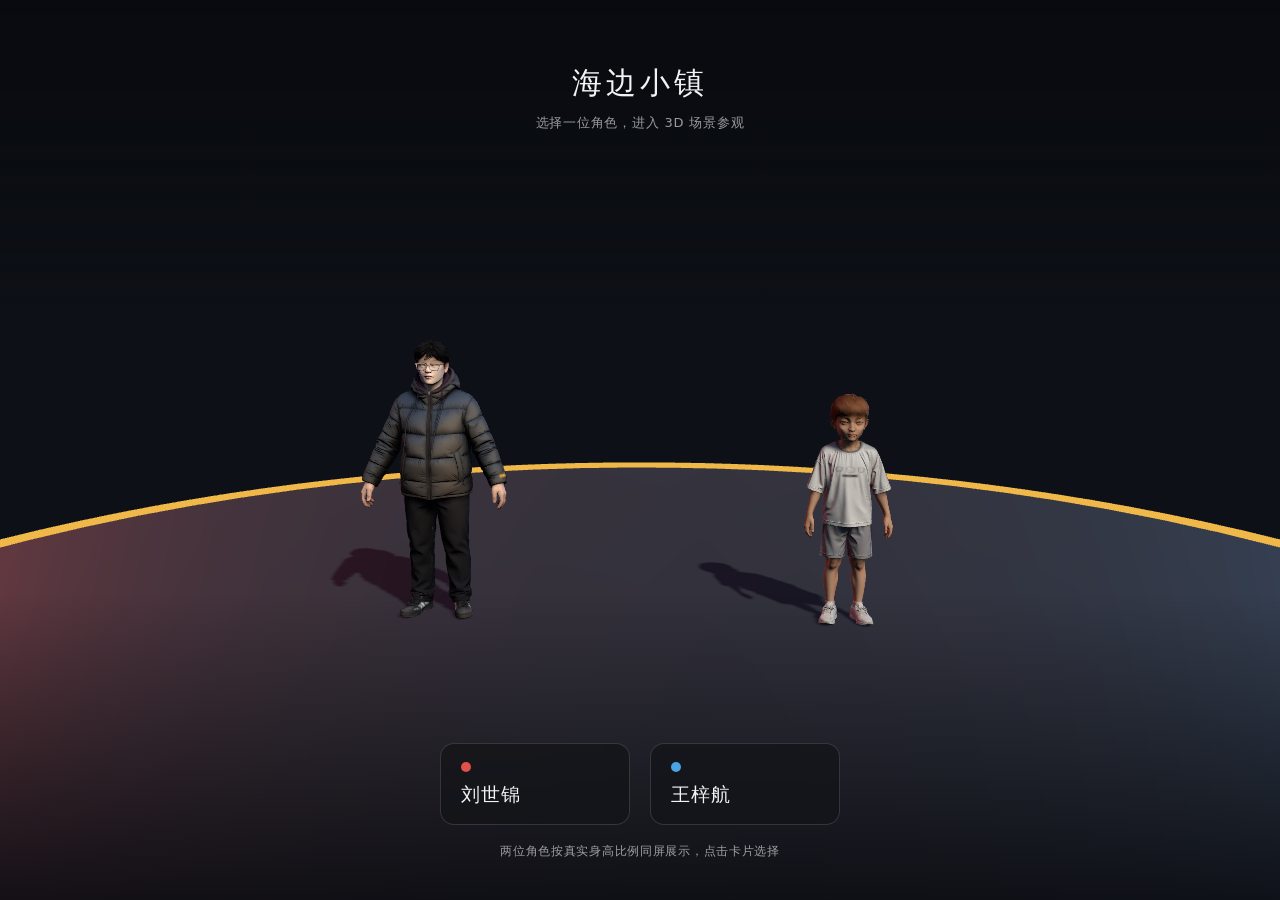
==== web/index.html @ da7335b0 "1.0版本初始化提交" ====
<!DOCTYPE html>
<html lang="zh-CN">
<head>
<meta charset="UTF-8" />
<meta name="viewport" content="width=device-width, initial-scale=1.0" />
<title>海边小镇 · 角色漫游</title>
<link rel="icon" href="data:image/svg+xml,<svg xmlns='http://www.w3.org/2000/svg' viewBox='0 0 16 16'><circle cx='8' cy='8' r='7' fill='%23f0b848'/></svg>" />
<link rel="stylesheet" href="style.css" />
<script type="importmap">
{
  "imports": {
    "three": "./vendor/three.module.js",
    "three/addons/": "./vendor/jsm/"
  }
}
</script>
</head>
<body>
<canvas id="c"></canvas>

<div id="select-ui" class="ui">
  <div class="select-head">
    <h1>海边小镇</h1>
    <p>选择一位角色，进入 3D 场景参观</p>
  </div>
  <div class="cards">
    <button class="card" data-char="0">
      <span class="card-dot" style="background:#e2504a"></span>
      <span class="card-name">刘世锦</span>
    </button>
    <button class="card" data-char="1">
      <span class="card-dot" style="background:#4aa3e2"></span>
      <span class="card-name">王梓航</span>
    </button>
  </div>
  <p class="select-foot">两位角色按真实身高比例同屏展示，点击卡片选择</p>
</div>

<div id="hud" class="ui hidden">
  <div class="hud-top">
    <span id="hud-name">—</span>
    <span id="hud-sub"></span>
  </div>
  <div id="score-panel" aria-live="polite">
    <span class="score-label">探索积分</span>
    <strong id="score-value">0</strong>
    <span id="score-stage">登天阶段 0 / 20</span>
    <span id="save-status">存档：起点</span>
    <span id="dash-status" class="hidden">星跃充能 3 / 3</span>
    <button id="reset-progress" type="button" title="清空积分、宝箱与三个长关的检查点">一键刷新积分</button>
  </div>
  <div class="hud-keys">
    <span><b>W A S D</b> 移动</span>
    <span><b>空格</b> 跳跃</span>
    <span><b>Shift</b> 加速</span>
    <span><b>F</b> 星跃</span>
    <span><b>E</b> 开门</span>
    <span><b>R</b> 返回存档点</span>
    <span><b>T</b> 切换关卡</span>
    <span><b>M</b> 静音</span>
    <span><b>鼠标</b> 点击锁定后移动转视角</span>
    <span><b>手柄</b> 左摇杆移动 · A 跳 · LT 加速 · 右摇杆视角</span>
    <span><b>滚轮</b> 缩放</span>
  </div>
  <div id="timer" class="hidden">0.00</div>
  <div id="hint" class="hidden"></div>
  <div id="lock-tip" class="hidden">点击画面锁定鼠标视角 · ESC 释放</div>
  <div class="hud-actions">
    <button id="course-switch" type="button" title="切换长关（T）">切换关卡</button>
    <button id="back-btn" type="button">返回选角</button>
  </div>
</div>

<div id="loading" class="ui"><div class="spinner"></div><span id="loading-text">正在加载角色模型…</span></div>

<script type="module" src="./src/main.js"></script>
</body>
</html>
---- web/style.css ----
:root {
  --panel: rgba(18, 20, 24, 0.72);
  --panel-border: rgba(255, 255, 255, 0.14);
  --text: #f2f3f5;
  --text-dim: rgba(242, 243, 245, 0.62);
  --accent: #f0b848;
}

* { box-sizing: border-box; }

html, body {
  margin: 0;
  height: 100%;
  overflow: hidden;
  background: #0a0c10;
  font-family: "PingFang SC", "Microsoft YaHei", "Segoe UI", system-ui, sans-serif;
  color: var(--text);
  -webkit-font-smoothing: antialiased;
}

#c { display: block; width: 100vw; height: 100vh; }

.ui {
  position: absolute;
  inset: 0;
  pointer-events: none;
}

.hidden { display: none !important; }

.ui button { pointer-events: auto; }

/* ---------- 选角界面 ---------- */

#select-ui {
  display: flex;
  flex-direction: column;
  align-items: center;
  padding: 7vh 24px 4.5vh;
  background: linear-gradient(180deg, rgba(6, 8, 12, 0.72) 0%, rgba(6, 8, 12, 0) 34%, rgba(6, 8, 12, 0) 66%, rgba(6, 8, 12, 0.8) 100%);
}

.select-head { text-align: center; margin-bottom: auto; }
.select-head h1 {
  margin: 0;
  font-size: 30px;
  font-weight: 500;
  letter-spacing: 0.14em;
}
.select-head p {
  margin: 10px 0 0;
  font-size: 13px;
  color: var(--text-dim);
  letter-spacing: 0.06em;
}

.cards { display: flex; gap: 20px; margin-bottom: 18px; }

.card {
  position: relative;
  width: 190px;
  padding: 18px 20px 16px;
  display: flex;
  flex-direction: column;
  gap: 6px;
  text-align: left;
  background: var(--panel);
  border: 1px solid var(--panel-border);
  border-radius: 14px;
  color: var(--text);
  cursor: pointer;
  backdrop-filter: blur(10px);
  transition: transform 0.18s ease, border-color 0.18s ease, background 0.18s ease;
  font: inherit;
}

.card:hover {
  transform: translateY(-4px);
  border-color: rgba(240, 184, 72, 0.75);
  background: rgba(28, 30, 36, 0.82);
}
.card:active { transform: translateY(-1px); }

.card-dot {
  width: 10px; height: 10px; border-radius: 50%;
  display: block; margin-bottom: 4px;
}
.card-name { font-size: 19px; font-weight: 500; letter-spacing: 0.04em; }
.card-meta { font-size: 12px; color: var(--text-dim); letter-spacing: 0.04em; }

.select-foot {
  margin: 0;
  font-size: 12px;
  color: var(--text-dim);
  letter-spacing: 0.06em;
}

/* ---------- 场景 HUD ---------- */

#hud { padding: 22px 26px; }

.hud-top {
  display: inline-flex;
  align-items: center;
  gap: 12px;
  padding: 8px 16px;
  background: var(--panel);
  border: 1px solid var(--panel-border);
  border-radius: 999px;
  backdrop-filter: blur(10px);
}
#hud-name { font-size: 15px; font-weight: 500; letter-spacing: 0.06em; }
#hud-sub { font-size: 12px; color: var(--text-dim); }

#score-panel {
  position: absolute;
  top: 22px;
  right: 26px;
  min-width: 146px;
  padding: 11px 16px 10px;
  display: grid;
  grid-template-columns: 1fr auto;
  align-items: baseline;
  gap: 2px 12px;
  text-align: right;
  background: rgba(18, 20, 24, 0.8);
  border: 1px solid rgba(240, 184, 72, 0.48);
  border-radius: 10px;
  backdrop-filter: blur(10px);
  box-shadow: 0 10px 30px rgba(4, 8, 14, 0.2);
  transition: border-color 0.18s ease, box-shadow 0.18s ease, transform 0.18s ease;
}
#score-panel.bump {
  border-color: rgba(255, 215, 107, 0.95);
  box-shadow: 0 0 0 3px rgba(255, 201, 74, 0.16), 0 12px 34px rgba(4, 8, 14, 0.3);
  transform: scale(1.035);
}
.score-label {
  font-size: 11px;
  letter-spacing: 0.12em;
  color: var(--text-dim);
}
#score-value {
  grid-row: span 2;
  font-size: 24px;
  line-height: 1;
  color: #ffd66b;
  font-variant-numeric: tabular-nums;
}
#score-stage {
  font-size: 10px;
  letter-spacing: 0.05em;
  color: rgba(242, 243, 245, 0.52);
}
#save-status {
  grid-column: 1 / -1;
  padding-top: 5px;
  margin-top: 4px;
  border-top: 1px solid rgba(255, 255, 255, 0.09);
  font-size: 10px;
  letter-spacing: 0.04em;
  color: rgba(255, 214, 107, 0.78);
}
#dash-status {
  grid-column: 1 / -1;
  margin-top: 5px;
  padding: 4px 7px;
  border: 1px solid rgba(123, 243, 223, 0.34);
  border-radius: 6px;
  background: rgba(45, 148, 151, 0.12);
  color: #9ff7e5;
  font-size: 10px;
  letter-spacing: 0.08em;
  text-align: center;
  text-shadow: 0 0 12px rgba(123, 243, 223, 0.38);
}
#reset-progress {
  grid-column: 1 / -1;
  width: 100%;
  margin-top: 7px;
  padding: 5px 8px;
  border: 1px solid rgba(255, 255, 255, 0.14);
  border-radius: 6px;
  background: rgba(255, 255, 255, 0.055);
  color: rgba(242, 243, 245, 0.76);
  font: inherit;
  font-size: 10px;
  letter-spacing: 0.06em;
  cursor: pointer;
  transition: color 0.16s ease, border-color 0.16s ease, background 0.16s ease;
}
#reset-progress:hover {
  color: #ffd9d2;
  border-color: rgba(226, 80, 74, 0.72);
  background: rgba(226, 80, 74, 0.12);
}

.hud-keys {
  position: absolute;
  left: 26px;
  bottom: 26px;
  display: flex;
  gap: 18px;
  font-size: 12px;
  color: var(--text-dim);
  letter-spacing: 0.04em;
}
.hud-keys b { color: var(--text); font-weight: 500; }

.hud-actions {
  position: absolute;
  right: 26px;
  bottom: 26px;
  display: flex;
  gap: 10px;
}

#course-switch,
#back-btn {
  padding: 9px 18px;
  font: inherit;
  font-size: 13px;
  color: var(--text);
  background: var(--panel);
  border: 1px solid var(--panel-border);
  border-radius: 999px;
  cursor: pointer;
  backdrop-filter: blur(10px);
  transition: border-color 0.18s ease, background 0.18s ease;
}

#course-switch {
  color: #ffdb82;
  border-color: rgba(240, 184, 72, 0.42);
}

#course-switch:hover {
  color: #ffe7ab;
  border-color: rgba(240, 184, 72, 0.88);
  background: rgba(55, 45, 25, 0.82);
}

#back-btn:hover { border-color: rgba(240, 184, 72, 0.75); background: rgba(28, 30, 36, 0.86); }

/* ---------- 交互提示 ---------- */

#hint {
  position: absolute;
  left: 50%;
  bottom: 14vh;
  transform: translateX(-50%);
  padding: 10px 22px;
  font-size: 14px;
  letter-spacing: 0.08em;
  color: var(--text);
  background: var(--panel);
  border: 1px solid rgba(240, 184, 72, 0.55);
  border-radius: 999px;
  backdrop-filter: blur(10px);
}

/* ---------- 计时器 ---------- */

#timer {
  position: absolute;
  top: 24px;
  left: 50%;
  transform: translateX(-50%);
  padding: 8px 24px;
  font-size: 22px;
  font-weight: 600;
  letter-spacing: 0.06em;
  color: var(--text);
  background: var(--panel);
  border: 1px solid rgba(240, 184, 72, 0.55);
  border-radius: 999px;
  backdrop-filter: blur(10px);
  font-variant-numeric: tabular-nums;
}

#lock-tip {
  position: absolute;
  left: 50%;
  top: 9vh;
  transform: translateX(-50%);
  padding: 8px 20px;
  font-size: 13px;
  letter-spacing: 0.08em;
  color: var(--text-dim);
  background: var(--panel);
  border: 1px solid var(--panel-border);
  border-radius: 999px;
  backdrop-filter: blur(10px);
}

/* ---------- 加载 ---------- */

#loading {
  display: flex;
  flex-direction: column;
  align-items: center;
  justify-content: center;
  gap: 14px;
  background: #0a0c10;
  font-size: 13px;
  letter-spacing: 0.08em;
  color: var(--text-dim);
  z-index: 20;
}
.spinner {
  width: 26px; height: 26px;
  border: 2px solid rgba(255, 255, 255, 0.18);
  border-top-color: var(--accent);
  border-radius: 50%;
  animation: spin 0.9s linear infinite;
}
@keyframes spin { to { transform: rotate(360deg); } }

@media (max-width: 680px) {
  #hud { padding: 14px; }
  .hud-top { max-width: 46vw; overflow: hidden; }
  #hud-name, #hud-sub { overflow: hidden; text-overflow: ellipsis; white-space: nowrap; }
  #score-panel { top: 66px; right: 14px; min-width: 132px; padding: 9px 12px 8px; }
  #score-value { font-size: 21px; }
  #timer { top: 14px; }
  .hud-keys { display: none; }
  .hud-actions { right: 14px; bottom: 14px; }
  #course-switch, #back-btn { padding: 8px 13px; font-size: 12px; }
  #hint { width: min(88vw, 520px); padding: 9px 14px; text-align: center; }
  #lock-tip { top: 198px; white-space: nowrap; }
}
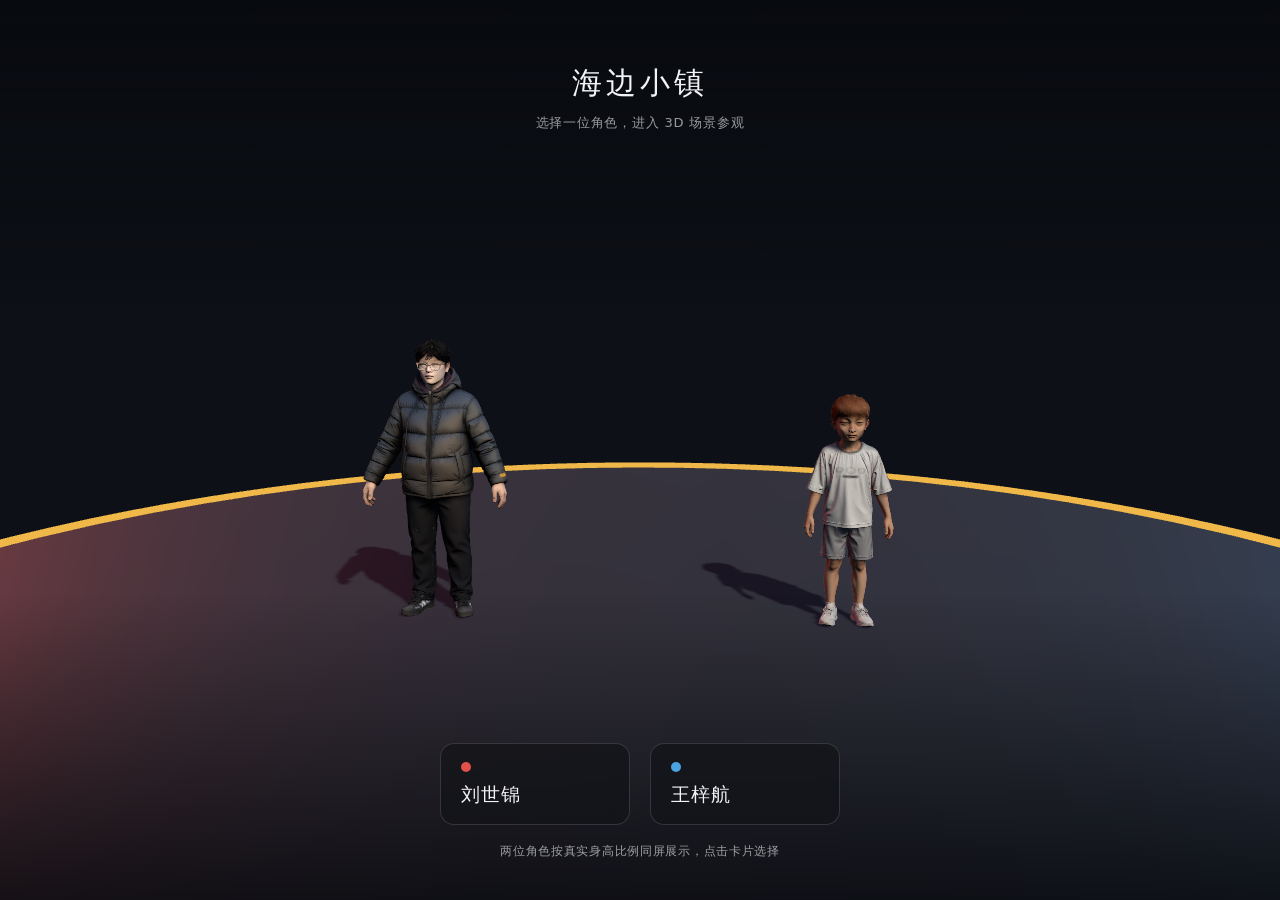
==== commit c0839b3d: "新增了自由模式，确定自由模式可以练习，修复了一些bug" ====
--- a/web/index.html
+++ b/web/index.html
@@ -62,11 +62,11 @@
     <span><b>手柄</b> 左摇杆移动 · A 跳 · LT 加速 · 右摇杆视角</span>
     <span><b>滚轮</b> 缩放</span>
   </div>
-  <div id="timer" class="hidden">0.00</div>
+  <div id="timer" class="hidden">0.00 秒</div>
   <div id="hint" class="hidden"></div>
   <div id="lock-tip" class="hidden">点击画面锁定鼠标视角 · ESC 释放</div>
   <div class="hud-actions">
-    <button id="course-switch" type="button" title="切换长关（T）">切换关卡</button>
+    <button id="course-switch" type="button" title="切换关卡（T）">切换关卡</button>
     <button id="back-btn" type="button">返回选角</button>
   </div>
 </div>
--- a/web/style.css
+++ b/web/style.css
@@ -259,7 +259,22 @@
   backdrop-filter: blur(10px);
 }
 
-/* ---------- 计时器 ---------- */
+#lock-tip {
+  position: absolute;
+  left: 50%;
+  top: 9vh;
+  transform: translateX(-50%);
+  padding: 8px 20px;
+  font-size: 13px;
+  letter-spacing: 0.08em;
+  color: var(--text-dim);
+  background: var(--panel);
+  border: 1px solid var(--panel-border);
+  border-radius: 999px;
+  backdrop-filter: blur(10px);
+}
+
+/* ---------- 训练计时器 ---------- */
 
 #timer {
   position: absolute;
@@ -276,21 +291,6 @@
   border-radius: 999px;
   backdrop-filter: blur(10px);
   font-variant-numeric: tabular-nums;
-}
-
-#lock-tip {
-  position: absolute;
-  left: 50%;
-  top: 9vh;
-  transform: translateX(-50%);
-  padding: 8px 20px;
-  font-size: 13px;
-  letter-spacing: 0.08em;
-  color: var(--text-dim);
-  background: var(--panel);
-  border: 1px solid var(--panel-border);
-  border-radius: 999px;
-  backdrop-filter: blur(10px);
 }
 
 /* ---------- 加载 ---------- */
